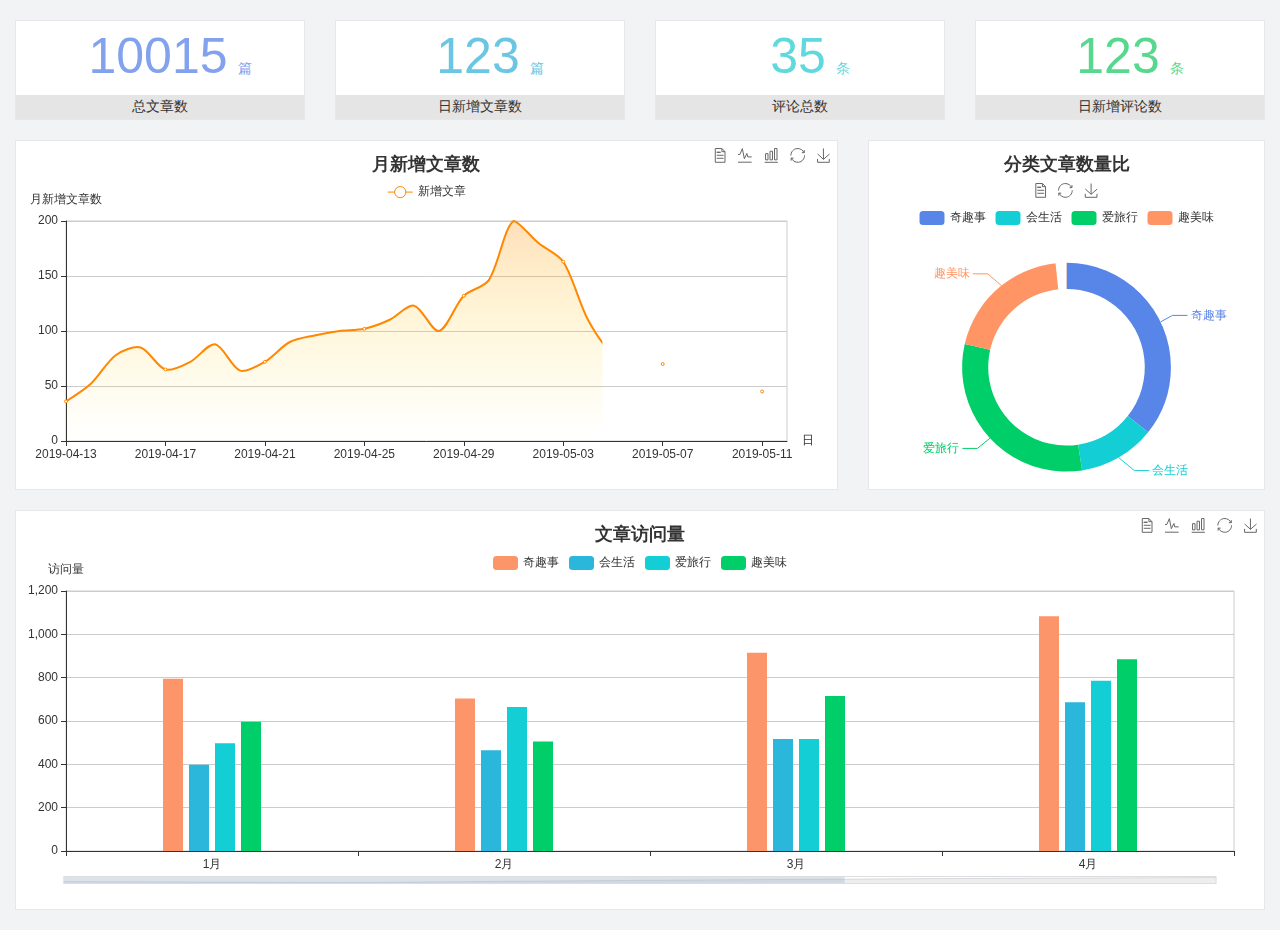
==== home/dashboard.html @ 6b12ee26 "This is a new commit" ====
<!DOCTYPE html>
<html lang="en">

<head>
  <meta charset="UTF-8">
  <meta name="viewport" content="width=device-width, initial-scale=1.0">
  <meta http-equiv="X-UA-Compatible" content="ie=edge">
  <title>图表统计</title>
  <link rel="stylesheet" href="../../assets/lib/bootstrap.css" />
  <link rel="stylesheet" href="../../assets/lib/main.css" />
  <script src="../../assets/lib/jquery.js"></script>
  <script type="text/javascript" src="../../assets/lib/echarts.min.js"></script>
</head>

<body>
  <div class="container-fluid">
    <div class="row spannel_list">
      <div class="col-sm-3 col-xs-6">
        <div class="spannel">
          <em>10015</em><span>篇</span>
          <b>总文章数</b>
        </div>
      </div>
      <div class="col-sm-3 col-xs-6">
        <div class="spannel scolor01">
          <em>123</em><span>篇</span>
          <b>日新增文章数</b>
        </div>
      </div>
      <div class="col-sm-3 col-xs-6">
        <div class="spannel scolor02">
          <em>35</em><span>条</span>
          <b>评论总数</b>
        </div>
      </div>
      <div class="col-sm-3 col-xs-6">
        <div class="spannel scolor03">
          <em>123</em><span>条</span>
          <b>日新增评论数</b>
        </div>
      </div>
    </div>
  </div>

  <div class="container-fluid">
    <div class="row curve-pie">
      <div class="col-lg-8 col-md-8">
        <div class="gragh_pannel" id="curve_show"></div>
      </div>
      <div class="col-lg-4 col-md-4">
        <div class="gragh_pannel" id="pie_show"></div>
      </div>
    </div>
  </div>

  <div class="container-fluid">
    <div class="column_pannel" id="column_show"></div>
  </div>

  <script>
    var oChart = echarts.init(document.getElementById('curve_show'));
    var aList_all = [
      { 'count': 36, 'date': '2019-04-13' },
      { 'count': 52, 'date': '2019-04-14' },
      { 'count': 78, 'date': '2019-04-15' },
      { 'count': 85, 'date': '2019-04-16' },
      { 'count': 65, 'date': '2019-04-17' },
      { 'count': 72, 'date': '2019-04-18' },
      { 'count': 88, 'date': '2019-04-19' },
      { 'count': 64, 'date': '2019-04-20' },
      { 'count': 72, 'date': '2019-04-21' },
      { 'count': 90, 'date': '2019-04-22' },
      { 'count': 96, 'date': '2019-04-23' },
      { 'count': 100, 'date': '2019-04-24' },
      { 'count': 102, 'date': '2019-04-25' },
      { 'count': 110, 'date': '2019-04-26' },
      { 'count': 123, 'date': '2019-04-27' },
      { 'count': 100, 'date': '2019-04-28' },
      { 'count': 132, 'date': '2019-04-29' },
      { 'count': 146, 'date': '2019-04-30' },
      { 'count': 200, 'date': '2019-05-01' },
      { 'count': 180, 'date': '2019-05-02' },
      { 'count': 163, 'date': '2019-05-03' },
      { 'count': 110, 'date': '2019-05-04' },
      { 'count': 80, 'date': '2019-05-05' },
      { 'count': 82, 'date': '2019-05-06' },
      { 'count': 70, 'date': '2019-05-07' },
      { 'count': 65, 'date': '2019-05-08' },
      { 'count': 54, 'date': '2019-05-09' },
      { 'count': 40, 'date': '2019-05-10' },
      { 'count': 45, 'date': '2019-05-11' },
      { 'count': 38, 'date': '2019-05-12' },
    ];

    let aCount = [];
    let aDate = [];

    for (var i = 0; i < aList_all.length; i++) {
      aCount.push(aList_all[i].count);
      aDate.push(aList_all[i].date);
    }

    var chartopt = {
      title: {
        text: '月新增文章数',
        left: 'center',
        top: '10'
      },
      tooltip: {
        trigger: 'axis'
      },
      legend: {
        data: ['新增文章'],
        top: '40'
      },
      toolbox: {
        show: true,
        feature: {
          mark: { show: true },
          dataView: { show: true, readOnly: false },
          magicType: { show: true, type: ['line', 'bar'] },
          restore: { show: true },
          saveAsImage: { show: true }
        }
      },
      calculable: true,
      xAxis: [
        {
          name: '日',
          type: 'category',
          boundaryGap: false,
          data: aDate
        }
      ],
      yAxis: [
        {
          name: '月新增文章数',
          type: 'value'
        }
      ],
      series: [
        {
          name: '新增文章',
          type: 'line',
          smooth: true,
          itemStyle: { normal: { areaStyle: { type: 'default' }, color: '#f80' }, lineStyle: { color: '#f80' } },
          data: aCount
        }],
      areaStyle: {
        normal: {
          color: new echarts.graphic.LinearGradient(0, 0, 0, 1, [{
            offset: 0,
            color: 'rgba(255,136,0,0.39)'
          }, {
            offset: .34,
            color: 'rgba(255,180,0,0.25)'
          }, {
            offset: 1,
            color: 'rgba(255,222,0,0.00)'
          }])

        }
      },
      grid: {
        show: true,
        x: 50,
        x2: 50,
        y: 80,
        height: 220
      }
    };

    oChart.setOption(chartopt);


    var oPie = echarts.init(document.getElementById('pie_show'));
    var oPieopt =
    {
      title: {
        top: 10,
        text: '分类文章数量比',
        x: 'center'
      },
      tooltip: {
        trigger: 'item',
        formatter: "{a} <br/>{b} : {c} ({d}%)"
      },
      color: ['#5885e8', '#13cfd5', '#00ce68', '#ff9565'],
      legend: {
        x: 'center',
        top: 65,
        data: ['奇趣事', '会生活', '爱旅行', '趣美味']
      },
      toolbox: {
        show: true,
        x: 'center',
        top: 35,
        feature: {
          mark: { show: true },
          dataView: { show: true, readOnly: false },
          magicType: {
            show: true,
            type: ['pie', 'funnel'],
            option: {
              funnel: {
                x: '25%',
                width: '50%',
                funnelAlign: 'left',
                max: 1548
              }
            }
          },
          restore: { show: true },
          saveAsImage: { show: true }
        }
      },
      calculable: true,
      series: [
        {
          name: '访问来源',
          type: 'pie',
          radius: ['45%', '60%'],
          center: ['50%', '65%'],
          data: [
            { value: 300, name: '奇趣事' },
            { value: 100, name: '会生活' },
            { value: 260, name: '爱旅行' },
            { value: 180, name: '趣美味' }
          ]
        }
      ]
    };
    oPie.setOption(oPieopt);



    var oColumn = this.echarts.init(document.getElementById('column_show'));
    var oColumnopt =
    {
      title: {
        text: '文章访问量',
        left: 'center',
        top: '10'
      },
      tooltip: {
        trigger: 'axis'
      },
      legend: {
        data: ['奇趣事', '会生活', '爱旅行', '趣美味'],
        top: '40'
      },
      toolbox: {
        show: true,
        feature: {
          mark: { show: true },
          dataView: { show: true, readOnly: false },
          magicType: { show: true, type: ['line', 'bar'] },
          restore: { show: true },
          saveAsImage: { show: true }
        }
      },
      calculable: true,
      xAxis: [
        {
          type: 'category',
          data: ['1月', '2月', '3月', '4月', '5月']
        }
      ],
      yAxis: [
        {
          name: '访问量',
          type: 'value'
        }
      ],
      series: [
        {
          name: '奇趣事',
          type: 'bar',
          barWidth: 20,
          itemStyle: {
            normal: { areaStyle: { type: 'default' }, color: '#fd956a' }
          },
          data: [800, 708, 920, 1090, 1200]
        },
        {
          name: '会生活',
          type: 'bar',
          barWidth: 20,
          itemStyle: {
            normal: { areaStyle: { type: 'default' }, color: '#2bb6db' }
          },
          data: [400, 468, 520, 690, 800]
        },
        {
          name: '爱旅行',
          type: 'bar',
          barWidth: 20,
          itemStyle: {
            normal: { areaStyle: { type: 'default' }, color: '#13cfd5' }
          },
          data: [500, 668, 520, 790, 900]
        },
        {
          name: '趣美味',
          type: 'bar',
          barWidth: 20,
          itemStyle: {
            normal: { areaStyle: { type: 'default' }, color: '#00ce68' }
          },
          data: [600, 508, 720, 890, 1000]
        }
      ],
      grid: {
        show: true,
        x: 50,
        x2: 30,
        y: 80,
        height: 260
      },
      dataZoom: [//给x轴设置滚动条
        {
          start: 0,//默认为0
          end: 100 - 1000 / 31,//默认为100
          type: 'slider',
          show: true,
          xAxisIndex: [0],
          handleSize: 0,//滑动条的 左右2个滑动条的大小
          height: 8,//组件高度
          left: 45, //左边的距离
          right: 50,//右边的距离
          bottom: 26,//右边的距离
          handleColor: '#ddd',//h滑动图标的颜色
          handleStyle: {
            borderColor: "#cacaca",
            borderWidth: "1",
            shadowBlur: 2,
            background: "#ddd",
            shadowColor: "#ddd",
          }
        }]
    };
    oColumn.setOption(oColumnopt);
  </script>
</body>

</html>
---- assets/lib/main.css ----
body{
    font-family:'MicroSoft YaHei';
    background-color: #f2f3f5;
}
.main_wrap{
    position:fixed;
    width:100%;
    height:100%;
    left:0px;
    top:0px;
    background:url('../images/login_bg.jpg'); 
    background-size:100% 100%; 
  }
.header{
    width:1200px;
    overflow: hidden;
    margin:20px auto 0;
}
.heade .logo{
    float: left;
}
.header .copyright{
    float:right;
    font-size:12px;
    color:#fff;
    text-align:right;
    line-height:20px;
    margin-top:10px;
}
.login_form_con{
    position:absolute;
    left:50%;
    top:50%;
    margin-left:-200px;
    margin-top:-155px;
    width:400px;
    height:310px;
    background-color: #edeff0;
}

.login_form{
    position: relative;
}

.login_form .icon-user{
    position:absolute;
    font-size:16px;
    color:#999;
    left:46px;
    top:12px;
}
.login_form .icon-key{
    position:absolute;
    font-size:18px;
    color:#999;
    left:46px;
    top:78px;
}
.login_title{
    height:60px;
    background:url('../images/login_title.png') center center no-repeat #fff;
}
.input_txt,.input_pass,.input_sub{
    display:block;
    width:334px;
    height:37px;
    padding:0px;
    text-indent:40px;
    border:1px solid #ddd;
    margin:27px auto 0;
    outline:none;
}
.input_sub{
    margin-top:40px;
    height:42px;
    background-color: #19b9e7;
    text-indent:0px;
    font-size:18px;
    color:#fff;
    cursor: pointer;
}
.input_sub:hover{
    background-color: #08a0cc;
}

.sider{
    position:fixed;
    left:0;
    top:0;
    bottom:0;
    width:210px;
    background-color: #323745;
}
.sider .logo{
    display:block;
    height:56px;
    background-color: #242732;
    overflow: hidden;
}
.sider .logo img{
    display:block;
    margin:6px auto 0;
}
.user_info{
    height:79px;
    border-bottom:1px solid #5a5e6b;
}

.user_info img{
    float: left;
    width:40px;
    height:40px;
    border-radius:20px;
    margin:19px 0 0 30px;
}
.user_info span{
    float: left;
    width:120px;
    font-size:12px;
    color:#fff;
    margin:23px 0 0 20px;
}
.user_info b{
    float: left;
    width: 120px;
    font-weight:normal;
    font-size:12px;
    color:#adafb5;
    margin:2px 0 0 20px;
}

.menu .level01{
    height:50px;
    line-height:50px;
}
.menu .level01 a{
    display:block;
    height:50px;
    font-size:12px;
    color:#adafb5;
    overflow: hidden;
}
.menu .level01.active a{
    background-color: #1378f0;
    color:#fff;
}
.menu .level01.active i{
    color:#fff;
}

.menu .level01 a:hover{
    background-color: #1378f0;
    color:#fff;
}
.menu .level01 a:hover i{
    color:#fff;
}
.menu .level01 i{
    color:#61646f;
    font-size:22px;
    float: left;
    margin-left:26px;
}
.menu .level01 span{
    float: left;
    margin-left:10px;
}
.menu .level01 b{
    float: right;
    margin-right:20px;
    font-weight:normal;
    transform:rotate(90deg);
    transition:all 500ms ease;
}

.menu .level01 .rotate0{
    transform:rotate(0deg);
}

.menu .level02{
    background: #242732;
    display:none;
}


.menu .level02 li{
    height:40px;
    line-height:40px;
}
.menu .level02 li a{
    display:block;
    height:40px;
    font-size:12px;
    color:#adafb5;
    overflow: hidden;
}

.menu .level02 li a:hover{
    background-color: #1378f0;
    color:#fff;
}

.menu .level02 li i{
    font-size:12px;
    float: left;
    margin-left:60px;
}
.menu .level02 li span{
    font-size:12px;
    float: left;
    margin-left:5px;
}

.menu .level02 .active a{
    color:#ffae00;
}

.header_bar{
    position:fixed;
    left:210px;
    right:0;
    top:0;
    height:56px;
    background-color: #fff;
}

.main{
    position:fixed;
    left:210px;
    top:56px;
    right:0;
    bottom:0;
    background-color: #f2f3f5;
}

.search_form{
    width:218px;
    height:33px;
    border:1px solid #ddd;
    background-color: #f2f3f5;
    border-radius:16px;
    float: left;
    margin:12px 0 0 27px;
}

.search_form input{
    padding:0px;
    margin:0px;
    border:0px;
    float: left;
    background-color: #f2f3f5;
    font-size:12px;
    width:175px;
    height:31px;
    margin-left:12px;
    outline:none;
   
}

.search_form .icon-search{
    line-height:33px;
    cursor: pointer;
    font-size:18px;
    color:#abaebb;
}
.user_center_link{
    float:right;

}
.user_center_link a{
    line-height:56px;
    font-size:12px;
    color:#999;
    margin-right:15px;
}
.user_center_link a:hover{
    color:#ffae00
}

.user_center_link img{
    width:42px;
    height:42px;
    border-radius:32px;
    margin-right:10px;
}

.spannel_list{
    margin-top:20px;
}

.spannel{
	height:100px;
	overflow:hidden;
	text-align:center;
    position:relative;
    background-color: #fff;
    border:1px solid #e7e7e9;
    margin-bottom:20px;
}

.spannel em{
    font-style:normal;
	font-size:50px;
	line-height:50px;
	display:inline-block;
	margin:10px 0 0 20px;
	font-family:'Arial';
	color:#83a2ed;
}

.spannel span{
	font-size:14px;
	display:inline-block;
	color:#83a2ed;
	margin-left:10px;
}

.spannel b{
	position:absolute;
	left:0;
	bottom:0;
	width:100%;
	line-height:24px;
	background:#e5e5e5;
	color:#333;
	font-size:14px;
	font-weight:normal;
}

.scolor01 em,.scolor01 span{
	color:#6ac6e2;
}

.scolor02 em,.scolor02 span{
	color:#5fd9de;
}

.scolor03 em,.scolor03 span{
	color:#58d88e;
}


.gragh_pannel{
    height:350px;
    border:1px solid #e7e7e9;
    background-color: #fff!important; 
    margin-bottom:20px;  
}

.column_pannel{
    margin-bottom:20px;
    height:400px;
    border:1px solid #e7e7e9;
    background-color: #fff!important;   
}

.common_title{
    line-height:42px;
    background-color: #fbfbfb;
    border:1px solid #e7e7e9;
    margin-top:20px;
    text-indent: 15px;
    font-size:14px;
    color:#333;
}

.common_con{
    border:1px solid #e7e7e9;
    border-top:0px;
    background-color: #fff;
    padding-bottom:20px;
    margin-bottom:20px;
}
.opt_btns{
    margin-top:20px;
}

.mp20{
    margin-top:20px;
}

.pagination{   
   margin:0;
}

.article_form{
    margin-top:20px;
}

.form-group{
    margin-bottom:25px;
}

.form-group label{
    font-weight:normal;
    color:#666;
}

.icon-icondate{
    line-height:16px;
}

.user_pic{
    width:100px;
    height:100px;
    margin-bottom:10px;
}

.article_cover{
    width:200px;
    height:200px;
    margin-bottom:10px;
}
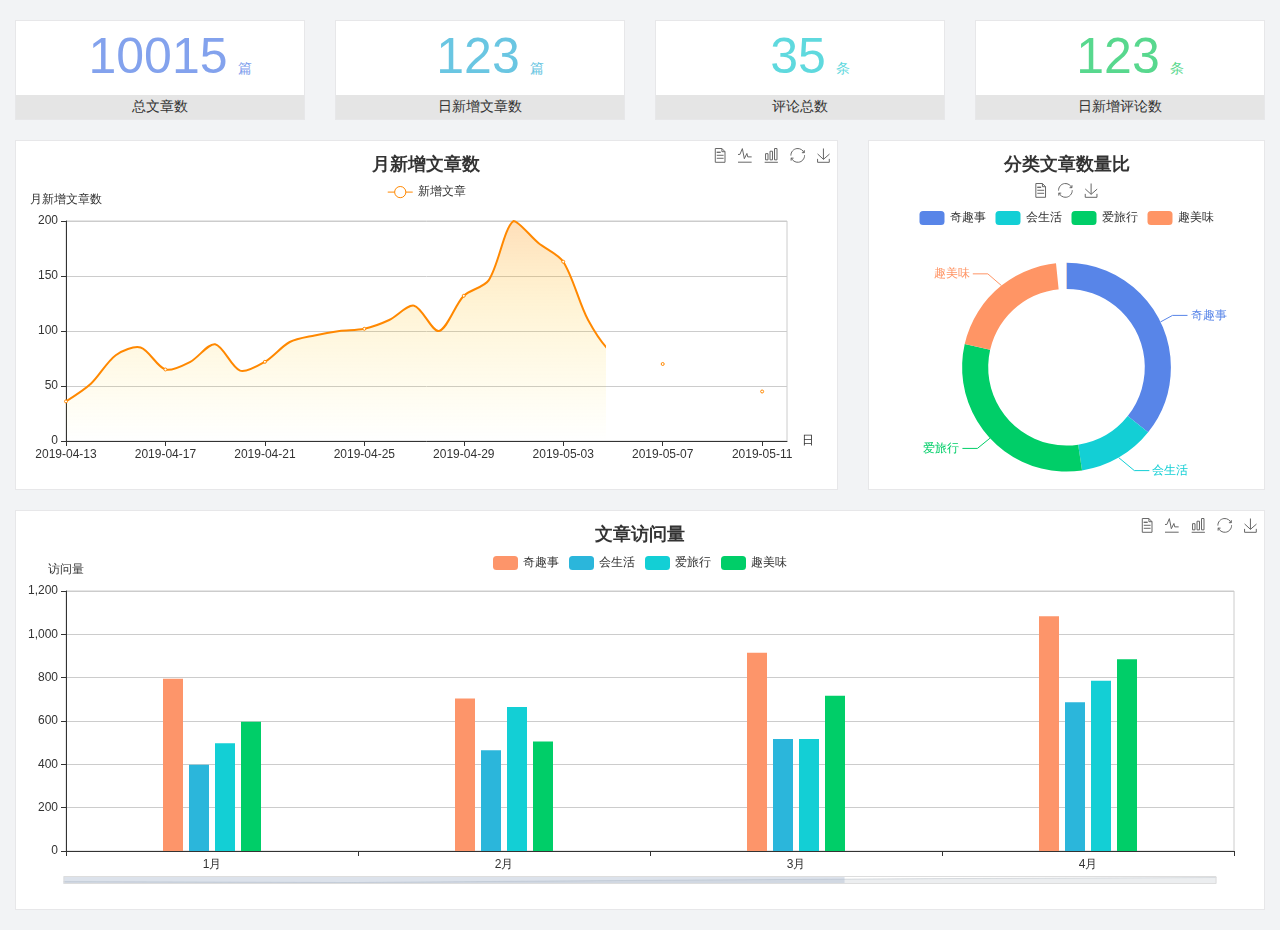
==== commit 18ab9348: "完成了主页功能的开发" ====
--- a/home/dashboard.html
+++ b/home/dashboard.html
@@ -6,10 +6,10 @@
   <meta name="viewport" content="width=device-width, initial-scale=1.0">
   <meta http-equiv="X-UA-Compatible" content="ie=edge">
   <title>图表统计</title>
-  <link rel="stylesheet" href="../../assets/lib/bootstrap.css" />
-  <link rel="stylesheet" href="../../assets/lib/main.css" />
-  <script src="../../assets/lib/jquery.js"></script>
-  <script type="text/javascript" src="../../assets/lib/echarts.min.js"></script>
+  <link rel="stylesheet" href="../assets/lib/bootstrap.css">
+  <link rel="stylesheet" href="../assets/lib/main.css" />
+  <script src="../assets/lib/jquery.js"></script>
+  <script type="text/javascript" src="../assets/lib/echarts.min.js"></script>
 </head>
 
 <body>
